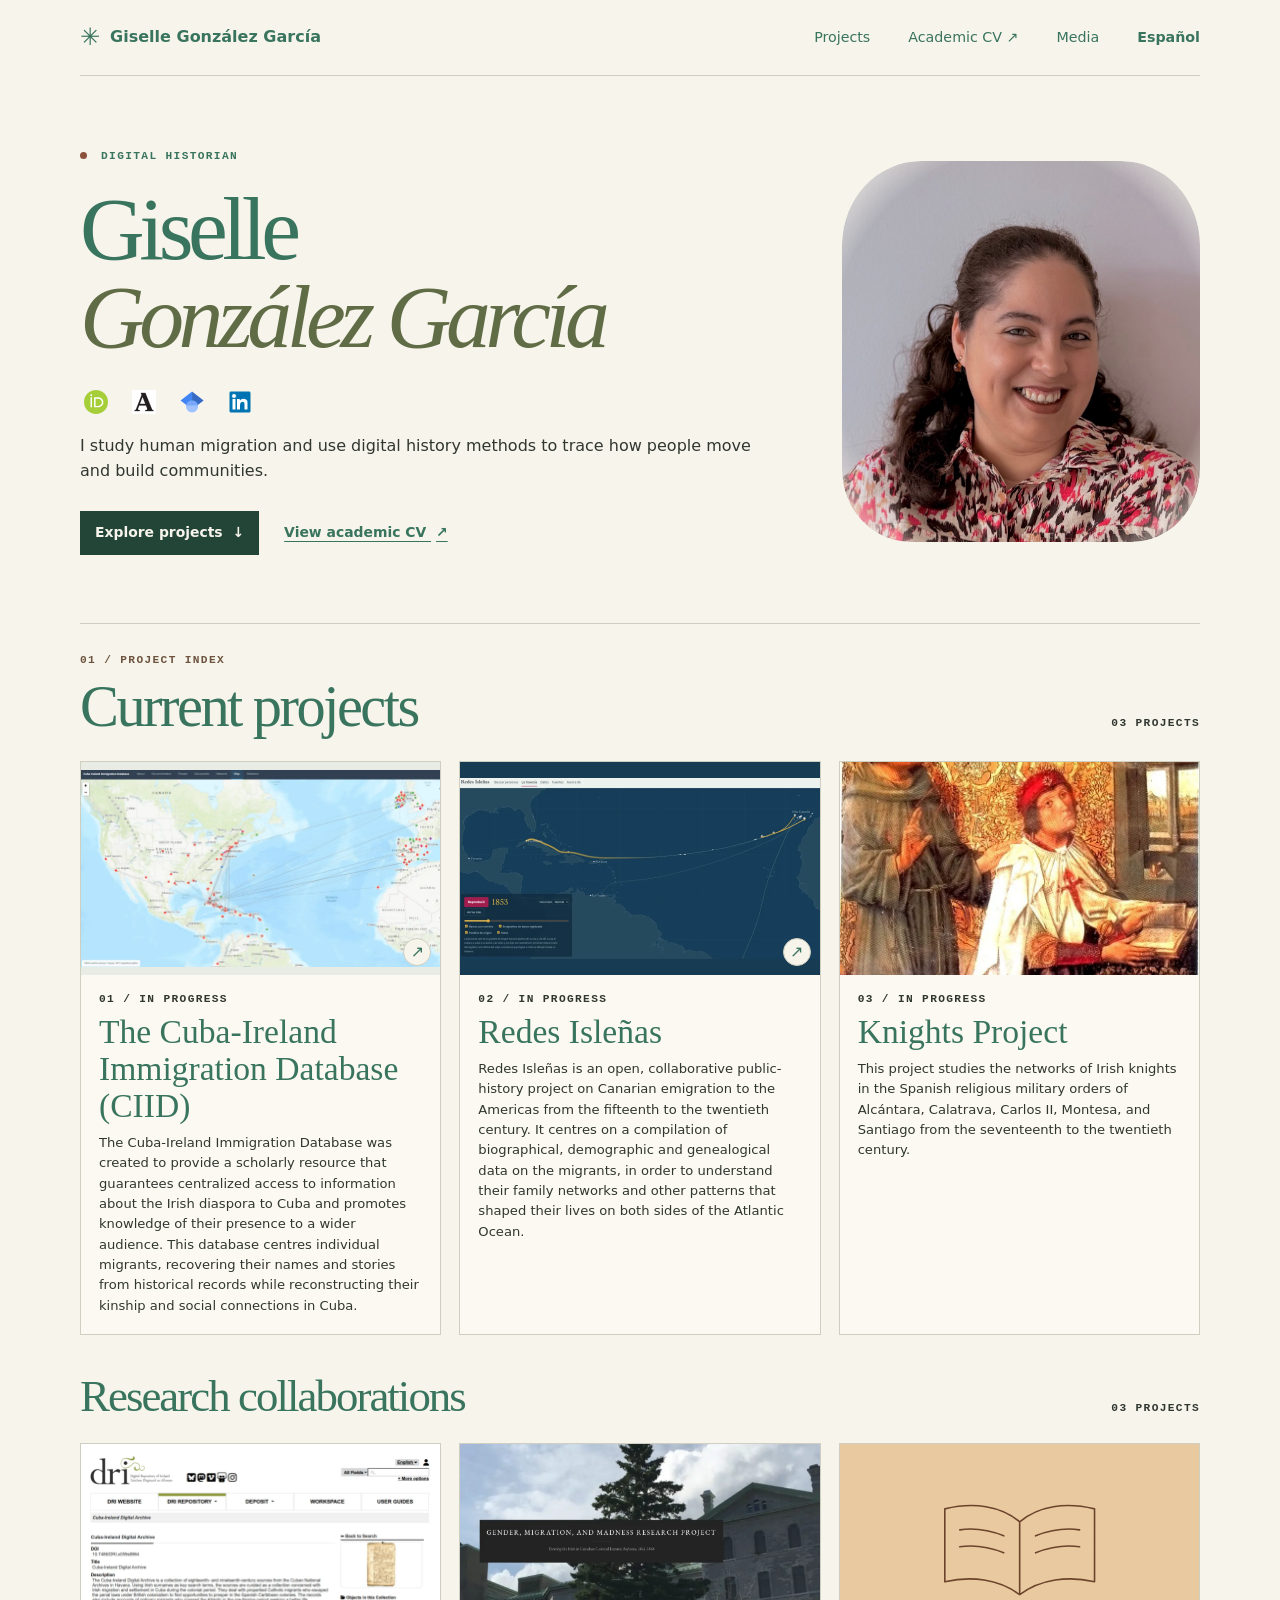
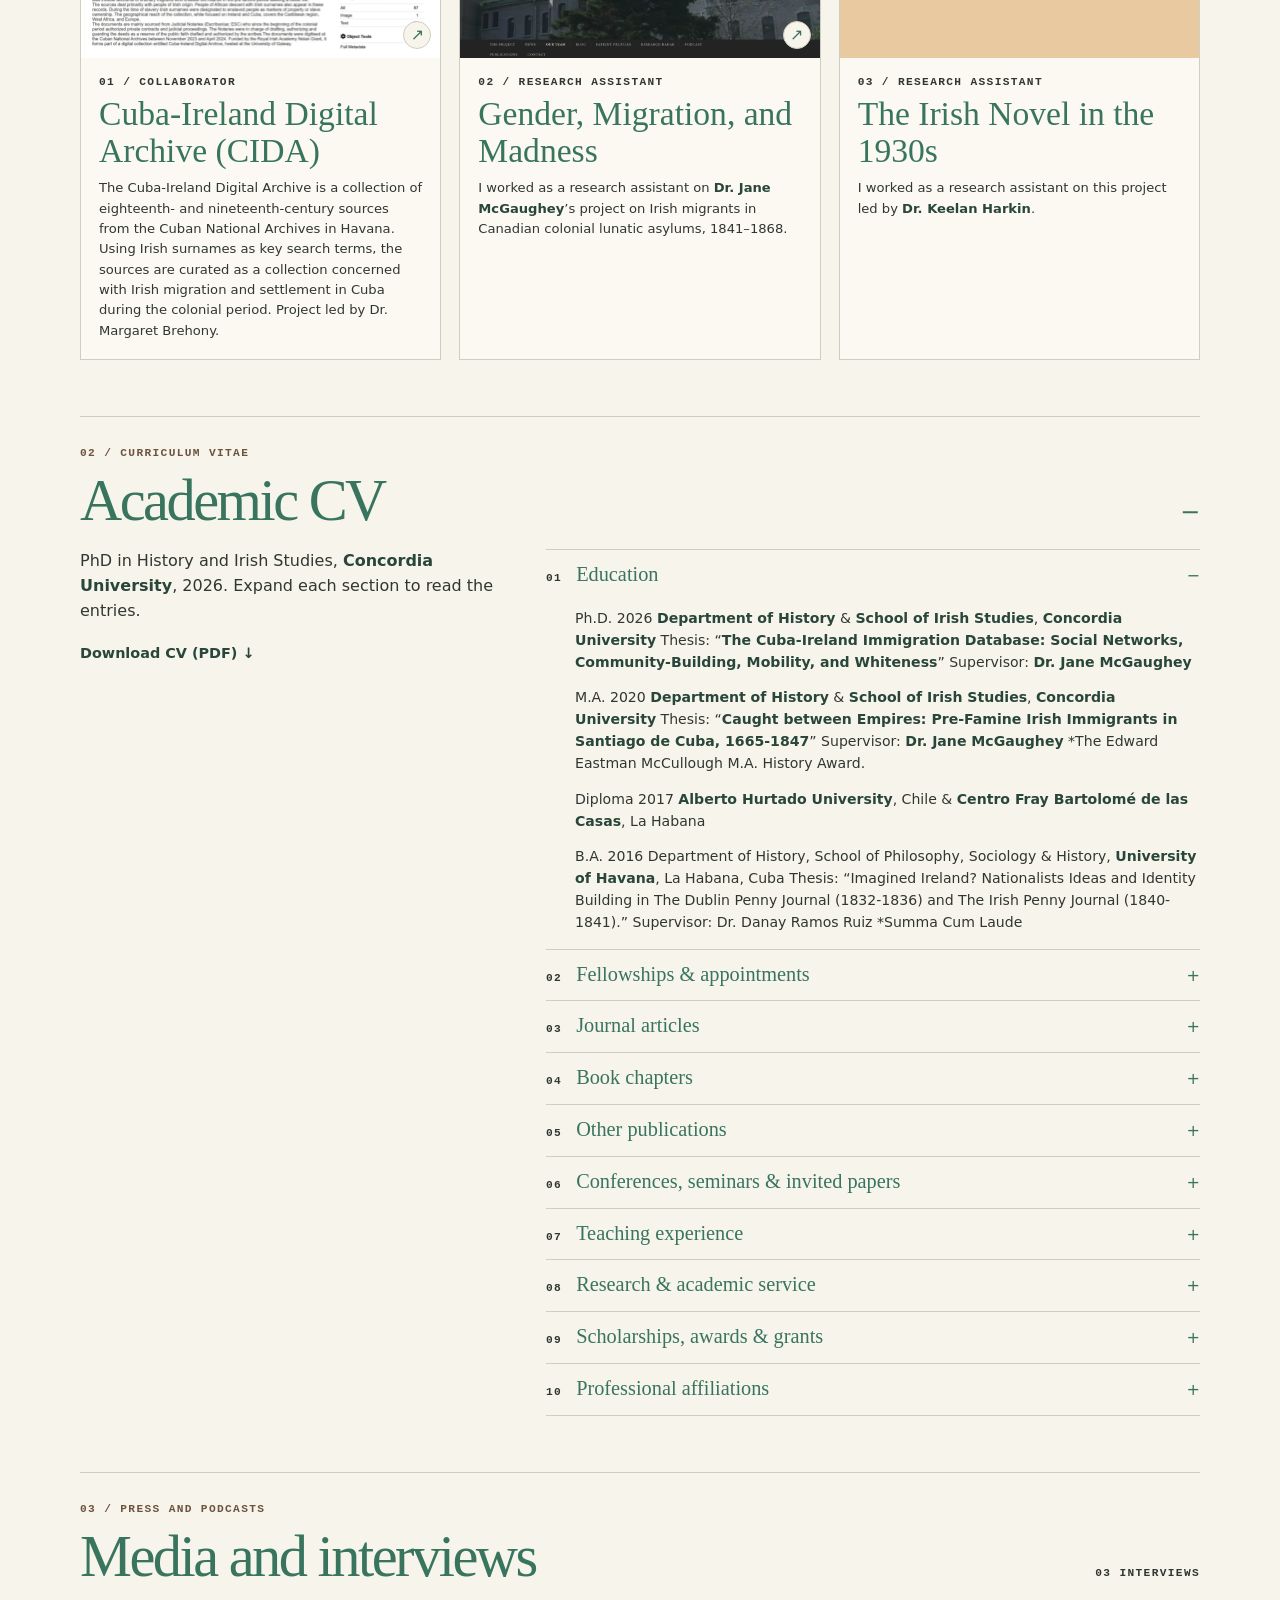
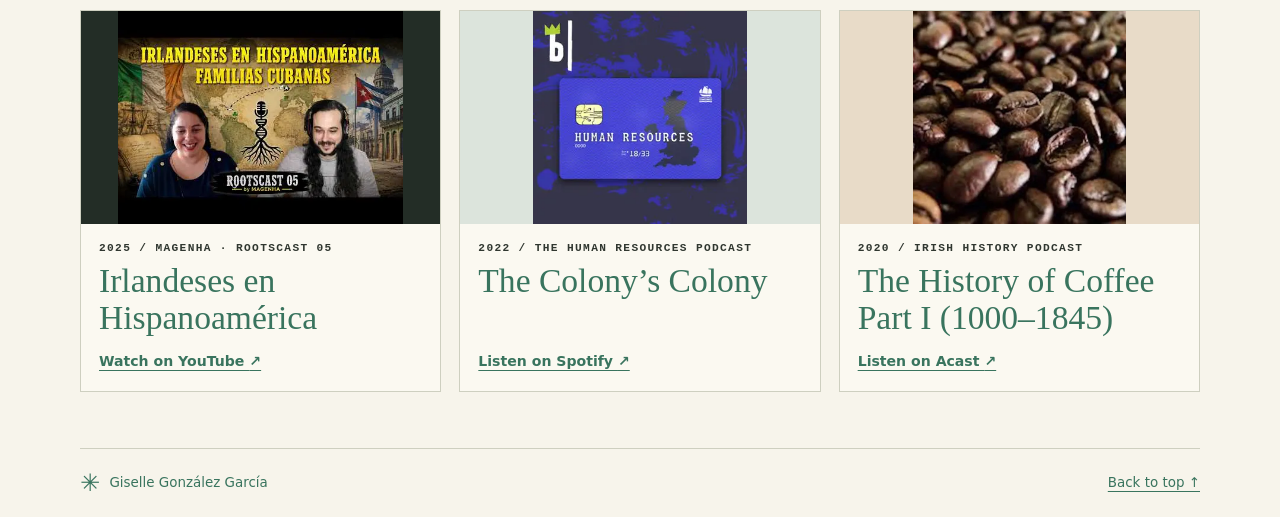
==== index.html @ 999a3d58 "Add files via upload" ====
<!doctype html>
<html lang="en">
<head>
  <meta charset="utf-8">
  <meta name="viewport" content="width=device-width, initial-scale=1">
  <meta name="description" content="Academic CV and current projects of Giselle González García, digital historian studying human migration.">
  <title>Giselle González García | Academic CV &amp; Projects</title>
  <link rel="stylesheet" href="style.css">
  <link rel="icon" href="favicon.svg" type="image/svg+xml">
  <link rel="alternate" hreflang="en" href="./">
  <link rel="alternate" hreflang="es" href="./es/">
</head>
<body>
<a class="skip" href="#main">Skip to content</a>
      <header class="wrap top" id="top">
        <a href="#top" class="wordmark"><span class="mark" aria-hidden="true">✳</span> Giselle González García</a>
        <nav aria-label="Main navigation"><a href="#projects">Projects</a><a href="#academic-cv">Academic CV <span aria-hidden="true">↗</span></a><a href="#media">Media</a><a class="language-link" href="./es/" lang="es" hreflang="es">Español</a></nav>
      </header>
      <main id="main" class="wrap">
        <section class="intro" aria-labelledby="intro-title">
          <p class="eyebrow"><span class="dot" aria-hidden="true"></span> Digital Historian</p>
          <h1 id="intro-title">Giselle<br> <em>González García</em></h1>
          <ul class="profile-links" aria-label="Academic profiles">
            <li><a href="https://orcid.org/0009-0008-2707-5420" rel="me" aria-label="ORCID" title="ORCID"><img class="profile-icon" src="profile-orcid.svg" width="24" height="24" alt=""></a></li>
            <li><a href="https://concordia.academia.edu/GiselleGonz%C3%A1lezGarc%C3%ADa" rel="me" aria-label="Academia.edu" title="Academia.edu"><img class="profile-icon" src="profile-academia.png" width="24" height="24" alt=""></a></li>
            <li><a href="https://scholar.google.com/citations?user=Ly8Z2m0AAAAJ&amp;hl=en&amp;oi=ao" rel="me" aria-label="Google Scholar" title="Google Scholar"><img class="profile-icon" src="profile-scholar.png" width="24" height="24" alt=""></a></li>
            <li><a href="https://www.linkedin.com/in/giselle-gonzalez-garcia-342538181/" rel="me" aria-label="LinkedIn" title="LinkedIn"><img class="profile-icon" src="profile-linkedin.png" width="24" height="24" alt=""></a></li>
          </ul>
          <p class="intro-copy">I study human migration and use digital history methods to trace how people move and build communities.</p>
          <div class="actions"><a class="primary" href="#projects">Explore projects <span aria-hidden="true">↓</span></a><a href="#academic-cv">View academic CV <span aria-hidden="true">↗</span></a></div>
          <img class="portrait" src="portrait.jpg" width="1280" height="1062" alt="Portrait of Giselle González García">
        </section>
        <section id="projects" class="section" aria-labelledby="projects-title">
          <p class="eyebrow section-label">01 / Project index</p>
          <div class="section-heading"><h2 id="projects-title">Current projects</h2><span class="counter">03 PROJECTS</span></div>
          <div class="project-grid">
            <article id="ciid" class="project">
  <a class="project-thumb" href="https://gisellegonzalezgarcia.github.io/ciid/" aria-label="Open project: The Cuba-Ireland Immigration Database (CIID)"><img class="art project-image" src="ciid.webp" width="1440" height="793" alt="CIID map with migration routes across the Atlantic" loading="lazy" decoding="async"><span aria-hidden="true">↗</span></a>
  <div class="project-info"><p class="eyebrow">01 / In progress</p><h3>The Cuba-Ireland Immigration Database (CIID)</h3><p class="pending">The Cuba-Ireland Immigration Database was created to provide a scholarly resource that guarantees centralized access to information about the Irish diaspora to Cuba and promotes knowledge of their presence to a wider audience. This database centres individual migrants, recovering their names and stories from historical records while reconstructing their kinship and social connections in Cuba.</p></div>
</article>
<article id="redes-islenas" class="project">
  <a class="project-thumb" href="https://gisellegonzalezgarcia.github.io/redes_islenas/" aria-label="Open project: Redes Isleñas"><img class="art project-image" src="redes-islenas.webp" width="1440" height="724" alt="Redes Isleñas map tracing a route from the Canary Islands to Havana" loading="lazy" decoding="async"><span aria-hidden="true">↗</span></a>
  <div class="project-info"><p class="eyebrow">02 / In progress</p><h3>Redes Isleñas</h3><p class="pending">Redes Isleñas is an open, collaborative public-history project on Canarian emigration to the Americas from the fifteenth to the twentieth century. It centres on a compilation of biographical, demographic and genealogical data on the migrants, in order to understand their family networks and other patterns that shaped their lives on both sides of the Atlantic Ocean.</p></div>
</article>
<article id="knights-projects" class="project">
  <img class="art project-image" src="knights-projects.webp" width="732" height="1089" alt="Painting of Álvaro de Luna kneeling beside an open book" loading="lazy" decoding="async">
  <div class="project-info"><p class="eyebrow">03 / In progress</p><h3>Knights Project</h3><p class="pending">This project studies the networks of Irish knights in the Spanish religious military orders of Alcántara, Calatrava, Carlos II, Montesa, and Santiago from the seventeenth to the twentieth century.</p></div>
</article>
          </div>
          <section class="collaborations" aria-labelledby="collaborations-title">
            <div class="section-heading"><h2 id="collaborations-title">Research collaborations</h2><span class="counter">03 PROJECTS</span></div>
            <div class="project-grid">
              <article id="cida" class="project">
                <a class="project-thumb" href="https://exhibitions.library.universityofgalway.ie/s/cuba-ireland" aria-label="Open project: Cuba-Ireland Digital Archive (CIDA)"><img class="art project-image" src="cida.webp" width="1440" height="796" alt="Cuba-Ireland Digital Archive collection page in the Digital Repository of Ireland" loading="lazy" decoding="async"><span aria-hidden="true">↗</span></a>
                <div class="project-info">
                  <p class="eyebrow">01 / Collaborator</p>
                  <h3>Cuba-Ireland Digital Archive (CIDA)</h3>
                  <p class="pending">The Cuba-Ireland Digital Archive is a collection of eighteenth- and nineteenth-century sources from the Cuban National Archives in Havana. Using Irish surnames as key search terms, the sources are curated as a collection concerned with Irish migration and settlement in Cuba during the colonial period. Project led by Dr. Margaret Brehony.</p>
                </div>
              </article>
              <article id="gender-migration-madness" class="project">
                <a class="project-thumb" href="https://gendermigrationandmadness.ca/" aria-label="Open project: Gender, Migration, and Madness"><img class="art project-image" src="gender-migration-madness.webp" width="1440" height="674" alt="Gender, Migration, and Madness project homepage with a photograph of a stone building" loading="lazy" decoding="async"><span aria-hidden="true">↗</span></a>
                <div class="project-info">
                  <p class="eyebrow">02 / Research assistant</p>
                  <h3>Gender, Migration, and Madness</h3>
                  <p class="pending">I worked as a research assistant on <a href="https://www.concordia.ca/faculty/jane-mcgaughey.html">Dr. Jane McGaughey</a>’s project on Irish migrants in Canadian colonial lunatic asylums, 1841–1868.</p>
                </div>
              </article>
              <article id="irish-novel" class="project">
                <svg class="art knight" viewBox="0 0 360 214" aria-hidden="true"><g fill="none" stroke="currentColor" stroke-width="1.6" stroke-linecap="round" stroke-linejoin="round"><path d="M180 151c-21-16-49-19-75-13V65c29-7 56-3 75 13 19-16 46-20 75-13v73c-26-6-54-3-75 13zm0 0V78m-60 8c14-2 29 0 44 6m-44 11c14-2 29 0 44 6m32-17c15-6 30-8 44-6m-44 23c15-6 30-8 44-6"/></g></svg>
                <div class="project-info">
                  <p class="eyebrow">03 / Research assistant</p>
                  <h3>The Irish Novel in the 1930s</h3>
                  <p class="pending">I worked as a research assistant on this project led by <a href="https://www.concordia.ca/faculty/keelan-harkin.html">Dr. Keelan Harkin</a>.</p>
                </div>
              </article>
            </div>
          </section>
        </section>
        <section id="academic-cv" class="section cv" aria-labelledby="cv-title">
          <details open>
            <summary class="cv-toggle">
              <h2 id="cv-title"><span class="eyebrow section-label">02 / Curriculum vitae</span>Academic CV</h2>
            </summary>
            <div class="cv-content">
          <div><p>PhD in History and Irish Studies, <a href="https://www.concordia.ca/">Concordia University</a>, 2026. Expand each section to read the entries.</p><a class="cv-download" href="giselle-gonzalez-garcia-cv.pdf" download>Download CV (PDF) <span aria-hidden="true">↓</span></a></div>
          <ol class="cv-list">
<li><details open><summary><span class="eyebrow">01</span><span class="cv-label">Education</span></summary>
<ul class="cv-entries"><li>Ph.D. 2026 <a href="https://www.concordia.ca/artsci/history.html">Department of History</a> &amp; <a href="https://www.concordia.ca/artsci/irish-studies.html">School of Irish Studies</a>, <a href="https://www.concordia.ca/">Concordia University</a> Thesis: “<a href="https://spectrum.library.concordia.ca/id/eprint/997464/">The Cuba-Ireland Immigration Database: Social Networks, Community-Building, Mobility, and Whiteness</a>” Supervisor: <a href="https://www.concordia.ca/faculty/jane-mcgaughey.html">Dr. Jane McGaughey</a></li>
<li>M.A. 2020 <a href="https://www.concordia.ca/artsci/history.html">Department of History</a> &amp; <a href="https://www.concordia.ca/artsci/irish-studies.html">School of Irish Studies</a>, <a href="https://www.concordia.ca/">Concordia University</a> Thesis: “<a href="https://spectrum.library.concordia.ca/id/eprint/987224/">Caught between Empires: Pre-Famine Irish Immigrants in Santiago de Cuba, 1665-1847</a>” Supervisor: <a href="https://www.concordia.ca/faculty/jane-mcgaughey.html">Dr. Jane McGaughey</a> *The Edward Eastman McCullough M.A. History Award.</li>
<li>Diploma 2017 <a href="https://www.uahurtado.cl/">Alberto Hurtado University</a>, Chile &amp; <a href="https://bartolo.org/">Centro Fray Bartolomé de las Casas</a>, La Habana</li>
<li>B.A. 2016 Department of History, School of Philosophy, Sociology &amp; History, <a href="https://www.uh.cu/inicio/">University of Havana</a>, La Habana, Cuba Thesis: “Imagined Ireland? Nationalists Ideas and Identity Building in The Dublin Penny Journal (1832-1836) and The Irish Penny Journal (1840-1841).” Supervisor: Dr. Danay Ramos Ruiz *Summa Cum Laude</li></ul></details></li>
<li><details><summary><span class="eyebrow">02</span><span class="cv-label">Fellowships &amp; appointments</span></summary>
<ul class="cv-entries"><li>2020-2026 Fellowship in Irish Studies, <a href="https://www.concordia.ca/artsci/irish-studies.html">School of Irish Studies</a>, <a href="https://www.concordia.ca/">Concordia University</a></li>
<li>2024-2025 Scholar in Residence, <a href="https://storytelling.concordia.ca/">Centre for Oral History and Digital Storytelling</a>, <a href="https://www.concordia.ca/">Concordia University</a></li></ul></details></li>
<li><details><summary><span class="eyebrow">03</span><span class="cv-label">Journal articles</span></summary>
<ul class="cv-entries"><li>2026 “<a href="https://doi.org/10.35903/teanga.v13i.11913">Don Santiago ‘a Catholic from conviction and an Old Bachelor from necessity’: A historical sociolinguistic analysis of James J. Wright’s letters</a>,” in Teanga: The Journal of the Irish Association for Applied Linguistics, Vol.13 (2026): Special Issue 13: More Papers on Irish English: 40 Years on. Co-authored with Nancy Eloína Ávila-Ledesma.</li>
<li>2024 “<a href="https://zenodo.org/records/15350110">Irish Immigrants in Colonial Port Cities of Cuba</a>” in Journal of American Ethnic History, Vol. 44, No.1 (Fall 2024): 111-134. Co-authored with Margaret Brehony.</li>
<li>2020 “<a href="https://irlandeses.org/wp-content/uploads/2020/10/chapter-2-giselle-gonzalez-garcia.pdf">Irish Hunger Strikers Monument in Havana, Cuba: Public and Private Commemorations</a>,” <a href="https://irlandeses.org/journal-2/">The Irish Migration Studies in Latin America Journal</a>, Vol.9 no.3 (2020): 15-22.</li></ul></details></li>
<li><details><summary><span class="eyebrow">04</span><span class="cv-label">Book chapters</span></summary>
<ul class="cv-entries"><li>2023 “<a href="https://link.springer.com/chapter/10.1007/978-3-031-29529-4_3">Coffee Plantations and Irish Migration to Santiago de Cuba: A Historical Case Study of Radical Environmental Transformation</a>” in Walker, T., McGaughey, J., Machnik-Kekesi, G., Kelly, V. (eds) <a href="https://link.springer.com/book/10.1007/978-3-031-29529-4">Environmental Migration in the Face of Emerging Risks</a>. (2023) Palgrave Macmillan, Cham.</li>
<li>2019 “Dying in Havana: Microhistoy of Irish Immigrants buried in the General Cemetery, 1859-1862,” <a href="https://irlandeses.org/1872651-2/">Ireland &amp; Cuba: Entangled Histories / Irlanda y Cuba: Historias Entretejidas</a> (La Habana: Ediciones Boloña, 2019). ISBN: 978-959-294-207-3.</li>
<li>2019 “Morir en La Habana: Microhistoria de los inmigrantes irlandeses enterrados en el Cementerio General, 1859-1862,” <a href="https://irlandeses.org/1872651-2/">Ireland &amp; Cuba: Entangled Histories / Irlanda y Cuba: Historias Entretejidas</a> (La Habana: Ediciones Boloña, 2019). ISBN: 978-959-294-207-3.</li>
<li>2019 “Presencia irlandesa en Guanabacoa durante el siglo XIX.” Coloquios Presencias Europeas en Cuba: Memorias 2017-2018. (La Habana: Ediciones Boloña, 2019).</li></ul></details></li>
<li><details><summary><span class="eyebrow">05</span><span class="cv-label">Other publications</span></summary>
<ul class="cv-entries"><li>2024 “Archaeological Remains of Irish Coffee Plantations: A history of pre-Famine Irish migration to Cuba” in Archaeology Ireland.</li>
<li>2023 “<a href="https://ceur-ws.org/Vol-3558/paper6960.pdf">If the Sources Could Talk: Evaluating Large Language Models for Research Assistance in History</a>” in <a href="https://ceur-ws.org/Vol-3558/">CHR 2023: Computational Humanities Research Conference Proceedings</a>.</li>
<li>2020 “<a href="https://www.academia.edu/51163205/_Review_Paper_La_Experiencia_Invisible_Immigrantes_Irlandeses_en_el_Per%C3%BA_by_Gabriela_McEvoy">La Experiencia Invisible: Inmigrantes Irlandeses en el Perú by Gabriela McEvoy</a>” (Book Review), The Canadian Journal of Irish Studies, Vol. 43 (2020), pp. 256-258.</li>
<li>2014-2016 Official Contributor to the Digital Encyclopedia of the Caribbean, EnCaribe.org</li></ul></details></li>
<li><details><summary><span class="eyebrow">06</span><span class="cv-label">Conferences, seminars &amp; invited papers</span></summary>
<ul class="cv-entries"><li>2026 March @ <a href="https://www.cubangenclub.org/">Cuban Genealogy Club of Miami</a>: Designed and Led the Workshop on Application of Artificial Intelligence in Genealogical Research</li>
<li>2025 June @ <a href="https://www.utoronto.ca/">University of Toronto</a> &amp; <a href="https://www.yorku.ca/">York University</a>: <a href="https://cais2025.ca/program/">Ceist na Teangan i Léann na hÉireann - The Language Issue in Irish Studies</a>, Special Panel organized by Dean Farrell</li>
<li>2025 June @ <a href="https://www.utoronto.ca/">University of Toronto</a> &amp; <a href="https://www.yorku.ca/">York University</a>: “<a href="https://cais2025.ca/program/">A Digital History of the Irish in Cuba: Recruitment Schemes, Restrictions of Mobility, and &#x27;Free&#x27; Labour, 1818-1868</a>” Paper presented at the Conference of the <a href="https://www.canadianirishstudies.org/">Canadian Association for Irish Studies</a>.</li>
<li>2025 April @ <a href="https://www.georgetown.edu/">Georgetown University</a>: Special Panel on Ireland &amp; Atlantic Slavery. Organized by Professor Darragh Gannon, Director of the <a href="https://globalirish.georgetown.edu/">Global Irish Studies Initiative</a>, &amp; the Center for the Study of Slavery. Guest Panelist on “<a href="https://globalirish.georgetown.edu/ireland-and-atlantic-slavery-symposium/">The Black and Green Atlantic (New Voices Workshop)</a>”</li>
<li>2024 November @ <a href="https://www.cubangenclub.org/">Cuban Genealogy Club of Miami</a>: <a href="https://exhibitions.library.universityofgalway.ie/s/cuba-ireland">Cuba-Ireland Digital Archive</a> Presentation</li>
<li>2024 June @ <a href="https://www.universityofgalway.ie/">University of Galway</a>, Galway, Ireland: “‘...they have brought nothing but their labour...’: Irish Migrant Workers in Havana, Cuba, 1818-1845.” Paper presented at the <a href="https://www.universityofgalway.ie/media/collegeofartssocialsciencescelticstudies/schools/irishstudies/GCIS-CAIS-Conference-Timetable.pdf">Conference of the Canadian Association for Irish Studies</a>.</li>
<li>2024 May @ <a href="https://www.unex.es/">Universidad de Extremadura</a>, Cáceres, Spain: “Don Santiago ‘a Catholic from conviction and an Old Bachelor from necessity’: A historical sociolinguistic analysis of James J. Wright’s letters”. Paper presented at the Conference on New Perspectives on Irish English, co-authored and co-presented with Nancy Eloína Ávila-Ledesma</li>
<li>2024 March @ <a href="https://www.concordia.ca/">Concordia University</a>: Lecture on Irish Immigration to the Caribbean</li>
<li>2023 June @ <a href="https://www.uottawa.ca/en">University of Ottawa</a>, Canada: “Coffee Plantations and Irish Migration to Santiago de Cuba: A Historical Case Study of Radical Environmental Transformation” Paper presented at the Conference of the <a href="https://www.canadianirishstudies.org/">Canadian Association for Irish Studies</a>.</li>
<li>2023 @ <a href="https://www.dublincastle.ie/">Dublin Castle</a>: “<a href="https://youtu.be/YoqyIlace4M">Archaeological Remains of Irish Coffee Plantations: A history of pre-Famine Irish migration to Cuba</a>,” Paper presented at <a href="https://www.archaeology.ie/collections-and-publications/multimedia-resources/conferences/2023-imirce/">Imirce, the Annual Conference of the Ireland National Monument Service</a>.</li>
<li>2022 June @ Online: “Irish Migration Studies &amp; Digital History Methods: The <a href="https://gendermigrationandmadness.ca/">Gender, Migration, and Madness</a> Project as a Case Study” Paper presented at the Conference of the <a href="https://www.canadianirishstudies.org/">Canadian Association for Irish Studies</a>.</li>
<li>2021 June @ Online: “So much more than ‘wives and daughters’”: Uncovering Irish Women in Nineteenth-Century Havana.” Paper presented at the Conference of the <a href="https://www.canadianirishstudies.org/">Canadian Association for Irish Studies</a>.</li>
<li>2021 February @ Douglass Week – Panel including Dr. Margaret Brehony, Gera Burton, Dr. Kerby Miller, and Giselle González García on <a href="https://www.youtube.com/live/6X_QAjyRHiw">Slavery, Abolition and Empire: Ireland and Cuba</a>.</li>
<li>2021 February @ <a href="https://www.concordia.ca/">Concordia University</a>: Lecture on Irish Immigration to Cuba</li>
<li>2020 May @ CASA: Consortium for Advanced Studies Abroad, “The Irish in Cuba,” Guest Lecturer.</li>
<li>2020 February @ Palacio del Segundo Cabo, Colegio San Gerónimo, <a href="https://www.uh.cu/inicio/">University of Havana</a>: “‘Café hecho con sangre’: James J. Wright, de cuáquero irlandés a católico esclavista en Cuba, 1790s a 1840s.” Paper presented at the Simposio Internacional “Irlanda y Cuba: Historias Entretejidas”.</li>
<li>2019 June @ <a href="https://www.concordia.ca/">Concordia University</a>: “A Transnational Life: Campbell Faloon, from Ireland to Berbice and Cuba” Paper presented at the Conference of the <a href="https://www.canadianirishstudies.org/">Canadian Association for Irish Studies</a>.</li>
<li>2019 April @ <a href="https://www.ucc.ie/en/">University College Cork</a> &amp; <a href="https://www.tcd.ie/">Trinity College Dublin</a>: “Establishing and Irish Studies Field in Cuba: Potential, Challenges, and Needs” Paper presented at the VII Biannual Conference of the <a href="https://irlandeses.org/">Society for Irish Studies in Latin America</a> &amp; Member of Organizing Committee.</li>
<li>2017 December @ <a href="https://www.uh.cu/inicio/">University of Havana</a>: “Brexit e Irlanda: un 2017 de negociaciones” Paper presented at the I Conferencia de Estudios Europeos.</li>
<li>2017 November @ Colegio San Gerónimo, <a href="https://www.uh.cu/inicio/">University of Havana</a>: II Free Software Conference, CubaConf 2017</li>
<li>2017 May @ <a href="https://www.uh.cu/inicio/">University of Havana</a>, Jean Monnet Chair &amp; ADHILAC: “Irlanda y el Brexit: entre los daños colaterales y la reunificación” Paper presented at Encuentro Problemas del Mundo Contemporáneo Pablo Arco in Memoriam.</li>
<li>2017 June @ Museo Histórico Municipal de Guanabacoa: “Presencia Irlandesa en Guanabacoa durante el siglo XIX” (in co-authorship with Claudia Alemañy Castilla). Paper presented at the XV Coloquio Guanabacoa en la Historia. This paper won the prestigious Cayetano Núñez de Villavicencio Award given by the Historical Museum of Guanabacoa to the Best Historical Period in a Local History Research Project.</li>
<li>2017 April @ Palacio del Segundo Cabo, Colegio San Gerónimo, <a href="https://www.uh.cu/inicio/">University of Havana</a>: “Presencia Irlandesa en Guanabacoa durante el siglo XIX” (in co-authorship with Claudia Alemañy Castilla). Paper presented at I Coloquio de Presencias Europeas en Cuba.</li>
<li>2017 February @ <a href="https://www.ucc.ie/en/">University College Cork</a> &amp; Palacio del Segundo Cabo, Colegio San Gerónimo, <a href="https://www.uh.cu/inicio/">University of Havana</a>: “¿Un enclave irlandés en Guanabacoa durante el siglo XIX? Una Agenda para la Investigación” (in co-authorship with Claudia Alemañy Castilla). Paper presented at the VI Biannual Conference of the <a href="https://irlandeses.org/">Society for Irish Studies in Latin America</a> &amp; Member of Organizing Committee.</li></ul></details></li>
<li><details><summary><span class="eyebrow">07</span><span class="cv-label">Teaching experience</span></summary>
<ul class="cv-entries"><li>2024-2025 Teaching Assistant, <a href="https://www.concordia.ca/artsci/history.html">Department of History</a>, <a href="https://www.concordia.ca/">Concordia University</a></li>
<li>2018-2019 Teaching Assistant, <a href="https://www.concordia.ca/artsci/history.html">Department of History</a>, <a href="https://www.concordia.ca/">Concordia University</a></li>
<li>2016-2018 Assistant Professor in Training, Department of History, <a href="https://www.uh.cu/inicio/">University of Havana</a></li></ul></details></li>
<li><details><summary><span class="eyebrow">08</span><span class="cv-label">Research &amp; academic service</span></summary>
<ul class="cv-entries"><li>2019-2025 Research Assistant, <a href="https://www.concordia.ca/artsci/irish-studies.html">School of Irish Studies</a>, <a href="https://www.concordia.ca/">Concordia University</a> Projects: * The <a href="https://exhibitions.library.universityofgalway.ie/s/cuba-ireland">Cuba-Ireland Digital Archive</a>, Directed by Dr. Margaret Brehony * <a href="https://gendermigrationandmadness.ca/">Gender, Migration, and Madness</a>, Directed by <a href="https://www.concordia.ca/faculty/jane-mcgaughey.html">Dr. Jane McGaughey</a> * The Irish Novel in the 1930s, Directed by <a href="https://www.concordia.ca/faculty/keelan-harkin.html">Dr. Keelan Harkin</a></li>
<li>2019 Volunteer at the Conference of the <a href="https://oralhistory.org/">Oral History Association</a></li>
<li>2019 Member of Organizing Committee of the Graduate Student Conference “History in the Making,” <a href="https://www.concordia.ca/">Concordia University</a></li>
<li>2019 Member of Organizing Committee of the Graduate Student Conference, North American Conference in Irish Studies, <a href="https://www.concordia.ca/artsci/irish-studies.html">School of Irish Studies</a>, <a href="https://www.concordia.ca/">Concordia University</a></li>
<li>2019 Member of Organizing Committee of the 7th Biannual Conference of the <a href="https://irlandeses.org/">Society for Irish Latin American Studies</a></li>
<li>2017 Member of Organizing Committee of the 6th Biannual Conference of the <a href="https://irlandeses.org/">Society for Irish Latin American Studies</a></li></ul></details></li>
<li><details><summary><span class="eyebrow">09</span><span class="cv-label">Scholarships, awards &amp; grants</span></summary>
<ul class="cv-entries"><li>2026 <a href="https://www.concordia.ca/artsci/irish-studies/programs/financial-support/graduate-funding.html">Irish Studies Graduate Scholarship</a></li>
<li>2025 <a href="https://www.concordia.ca/artsci/irish-studies/programs/financial-support/graduate-funding.html">Irish Studies Graduate Scholarship</a></li>
<li>2025 Faculty of Arts and Science Graduate Student Conference Travel Award</li>
<li>2025 <a href="https://www.concordia.ca/">Concordia University</a> Graduate Doctoral Fellowship</li>
<li>2024 <a href="https://www.concordia.ca/artsci/irish-studies/programs/financial-support/graduate-funding.html">Irish Studies Graduate Scholarship</a></li>
<li>2024 <a href="https://www.concordia.ca/">Concordia University</a> Graduate Doctoral Fellowship</li>
<li>2023 <a href="https://www.concordia.ca/artsci/irish-studies/programs/financial-support/graduate-funding.html">Irish Studies Graduate Scholarship</a></li>
<li>2023 <a href="https://www.concordia.ca/">Concordia University</a> Graduate Doctoral Fellowship</li>
<li>2022 <a href="https://www.concordia.ca/artsci/irish-studies/programs/financial-support/graduate-funding.html">Irish Studies Graduate Scholarship</a></li>
<li>2022 <a href="https://www.concordia.ca/">Concordia University</a> Graduate Doctoral Fellowship</li>
<li>2021 Dagobert Broh Graduate Research Stipend</li>
<li>2021 <a href="https://www.concordia.ca/artsci/irish-studies/programs/financial-support/graduate-funding.html">Irish Studies Graduate Scholarship</a></li>
<li>2021 <a href="https://www.concordia.ca/">Concordia University</a> Graduate Doctoral Fellowship</li>
<li>2021 <a href="https://www.concordia.ca/">Concordia University</a> Tuition Award of Excellence</li>
<li>2020 Concordia Merit Scholarship</li>
<li>2020 <a href="https://www.concordia.ca/artsci/irish-studies/programs/financial-support/graduate-funding.html">Irish Studies Graduate Scholarship</a></li>
<li>2020 Steven Goldberg Entrance Bursary</li>
<li>2020 Concordia Graduate Fellowship in Global History</li>
<li>2019 Concordia Conference and Exposition Allowance</li>
<li>2019 Faculty of Arts and Science Conference Travel Support</li>
<li>2019 Steven Goldberg Entrance Bursary</li>
<li>2019 <a href="https://www.concordia.ca/artsci/irish-studies/programs/financial-support/graduate-funding.html">Irish Studies Graduate Scholarship</a></li>
<li>2019 Concordia Merit Scholarship</li>
<li>2019 <a href="https://www.mitacs.ca/fr-ca/nos-projets/uncovering-cuban-irish-historical-links/">MITACS Globalink Research Award</a></li>
<li>2018 Graduate Fellowship in Irish Studies</li>
<li>2018 <a href="https://www.concordia.ca/">Concordia University</a> Merit Scholarship</li>
<li>2017 Premio Cayetano Núñez de Villavicencio</li></ul></details></li>
<li><details><summary><span class="eyebrow">10</span><span class="cv-label">Professional affiliations</span></summary>
<ul class="cv-entries"><li>2017-present : <a href="https://irlandeses.org/">Society for Irish Latin American Studies</a> (SILAS) – Executive Committee</li>
<li>2019-present : <a href="https://www.canadianirishstudies.org/">Canadian Association for Irish Studies</a> (CAIS)</li></ul></details></li>
</ol>
            </div>
          </details>
        </section>
        <section id="media" class="section" aria-labelledby="media-title">
          <p class="eyebrow section-label">03 / Press and podcasts</p>
          <div class="section-heading"><h2 id="media-title">Media and interviews</h2><span class="counter">03 INTERVIEWS</span></div>
          <div class="project-grid">
              <article id="interview-rootscast" class="project media-card">
                <img class="art media-cover" src="media-rootscast.webp" width="480" height="360" alt="" loading="lazy" decoding="async">
                <div class="project-info">
                  <p class="eyebrow">2025 / MAGENHA · Rootscast 05</p>
                  <h3>Irlandeses en Hispanoamérica</h3>
                  <a class="media-link" href="https://www.youtube.com/watch?v=1zs6sCAT3gs" aria-label="Watch on YouTube: Irlandeses en Hispanoamérica">Watch on YouTube <span aria-hidden="true">↗</span></a>
                </div>
              </article>
              <article id="interview-colony" class="project media-card">
                <img class="art media-cover" src="media-colony.webp" width="300" height="300" alt="" loading="lazy" decoding="async">
                <div class="project-info">
                  <p class="eyebrow">2022 / The Human Resources Podcast</p>
                  <h3>The Colony’s Colony</h3>
                  <a class="media-link" href="https://open.spotify.com/episode/0nr0NdKWoaafaSC2yAtE8W" aria-label="Listen on Spotify: The Colony’s Colony">Listen on Spotify <span aria-hidden="true">↗</span></a>
                </div>
              </article>
              <article id="interview-coffee" class="project media-card">
                <img class="art media-cover" src="media-coffee.webp" width="630" height="630" alt="" loading="lazy" decoding="async">
                <div class="project-info">
                  <p class="eyebrow">2020 / Irish History Podcast</p>
                  <h3>The History of Coffee Part I (1000–1845)</h3>
                  <a class="media-link" href="https://shows.acast.com/irishhistory/episodes/anirishhistoryofcoffeeparti" aria-label="Listen on Acast: The History of Coffee Part I (1000–1845)">Listen on Acast <span aria-hidden="true">↗</span></a>
                </div>
              </article>
          </div>
        </section>
      </main>
      <footer class="wrap footer"><span><span class="mark" aria-hidden="true">✳</span> Giselle González García</span><a href="#top">Back to top ↑</a></footer>
</body>
</html>
---- style.css ----
:root { color-scheme: light; --paper: #f7f4eb; --ink: #39745e; --muted: #303730; --line: #cecfc0; --dark: #234538; }
* { box-sizing: border-box; }
html { scroll-behavior: smooth; }
body { margin: 0; background: var(--paper); color: var(--ink); font: 16px/1.55 system-ui, sans-serif; }
a { color: inherit; text-underline-offset: .28em; }
a:hover { text-decoration-thickness: 2px; }
a:focus-visible { outline: 2px solid #815333; outline-offset: 5px; }
.wrap { width: min(1120px, calc(100% - 96px)); margin-inline: auto; }
.top { min-height: 76px; display: flex; justify-content: space-between; align-items: center; gap: 16px; border-bottom: 1px solid var(--line); }
.wordmark, nav a { text-decoration: none; }
.wordmark { font-weight: 650; display: flex; align-items: center; gap: 10px; }
.mark { font-size: 24px; line-height: 1; vertical-align: middle; }
nav { display: flex; gap: clamp(14px, 3vw, 38px); font-size: .89rem; }
nav a:hover { text-decoration: underline; }
.skip { position: absolute; left: 10px; top: -100px; padding: 10px; background: var(--paper); z-index: 2; }
.skip:focus { top: 10px; }
.intro { position: relative; isolation: isolate; padding: 72px 0 68px; }
.eyebrow, .counter { margin: 0; font: 600 .7rem/1.5 ui-monospace, monospace; letter-spacing: .12em; text-transform: uppercase; }
.dot { display: inline-block; width: 7px; height: 7px; border-radius: 50%; background: #8a513b; margin-right: 6px; }
h1, h2, h3 { font-family: Georgia, serif; font-weight: 400; margin: 0; }
h1 { font-size: clamp(3.2rem, 7.2vw, 6.55rem); letter-spacing: -.061em; line-height: .98; margin-block: 20px 24px; }
h1 em { color: #606c45; }
.hero-art { position: absolute; right: 2%; top: 80px; width: min(27%, 265px); color: #627d6a; stroke: currentColor; stroke-width: .85; z-index: -1; }
.intro-copy, .cv p:not(.eyebrow) { color: var(--muted); margin: 0; }
.actions { margin-top: 27px; display: flex; align-items: center; flex-wrap: wrap; gap: 14px 25px; font-size: .87rem; font-weight: 600; }
.actions span { margin-left: 5px; }
.primary { background: var(--dark); color: var(--paper); padding: 11px 15px; text-decoration: none; }
.primary:hover { background: #375e4c; }
.section { padding: 28px 0 56px; border-top: 1px solid var(--line); scroll-margin-top: 22px; }
.section-label { color: #6d533e; margin-bottom: 8px; }
.section-heading { display: flex; align-items: baseline; justify-content: space-between; gap: 12px; margin-bottom: 23px; }
h2 { font-size: clamp(2.2rem, 4.8vw, 3.65rem); line-height: 1.05; letter-spacing: -.043em; }
.counter { color: var(--muted); white-space: nowrap; }
.project-grid { display: grid; grid-template-columns: repeat(3, 1fr); gap: 18px; }
.project { border: 1px solid var(--line); background: #fbf9f1; min-width: 0; }
.art { display: block; width: 100%; height: auto; }
.project-image { aspect-ratio: 360 / 214; object-fit: contain; background: #e9ece4; }
#redes-islenas .project-image { background: #163b53; }
#cida .project-image { background: #fff; }
#gender-migration-madness .project-image { object-fit: cover; object-position: 30% center; }
#knights-projects .project-image { object-fit: cover; object-position: center 39%; }
.orb { color: #dce8d8; background: #294b3f; }
.islands { color: #315c50; background: #c9dcd0; }
.knight { color: #6c432b; background: #e8c9a0; }
.project-info { padding: 16px 18px 18px; }
.project-info .eyebrow { color: var(--muted); }
.project h3 { font-size: clamp(1.5rem, 3vw, 2.1rem); line-height: 1.1; margin-top: 6px; }
.pending { font-size: .82rem; color: var(--muted); margin: 8px 0 0; }
.cv-content { display: grid; grid-template-columns: 2fr 3fr; gap: 30px; margin-top: 18px; }
.cv-toggle { display: flex; align-items: flex-end; justify-content: space-between; gap: 12px; cursor: pointer; list-style: none; }
.cv-toggle::-webkit-details-marker { display: none; }
.cv-toggle .section-label { display: block; }
.cv-toggle::after { content: '+'; font-size: 1.5rem; }
.cv > details[open] > .cv-toggle::after { content: '−'; }
.cv-toggle:hover h2 { color: #426453; }
.cv-toggle:focus-visible { outline: 2px solid #815333; outline-offset: 3px; }
.cv-list { list-style: none; padding: 0; margin: 0; }
.cv-list li { display: flex; align-items: baseline; gap: 18px; padding: 12px 0; border-bottom: 1px solid var(--line); }
.cv-list li:first-child { border-top: 1px solid var(--line); }
.cv-list h3 { font-size: 1.3rem; }
.cv-list span { color: var(--muted); }
.footer { border-top: 1px solid var(--line); display: flex; align-items: center; justify-content: space-between; gap: 14px; padding-block: 22px; font-size: .84rem; }
.footer .mark { margin-right: 5px; }
@media (max-width: 850px) { .hero-art { right: 0; top: 70px; width: 22%; opacity: .5; } }
@media (max-width: 660px) {
  .wrap { width: calc(100% - 36px); }
  .top { min-height: 66px; }
  .wordmark, nav { font-size: .79rem; }
  .wordmark { gap: 5px; }
  .intro { padding-block: 48px; }
  h1 { font-size: clamp(2.65rem, 10vw, 4rem); }
  .desktop, .hero-art { display: none; }
  .project-grid, .cv-content { grid-template-columns: 1fr; }
  .counter { font-size: .6rem; }
}
@media (prefers-reduced-motion: reduce) { html { scroll-behavior: auto; } }
.intro { display: grid; grid-template-columns: minmax(0, 1fr) minmax(220px, 32%); column-gap: clamp(28px, 5vw, 80px); }
.intro > :not(.portrait) { grid-column: 1; }
.intro h1 { font-size: clamp(2.9rem, 7vw, 6.35rem); }
.portrait { grid-area: 1 / 2 / 6 / 3; align-self: center; width: 100%; height: auto; aspect-ratio: 4 / 4.25; object-fit: cover; object-position: 53% center; border-radius: 22% 22% 19% 19%; mask-image: radial-gradient(ellipse farthest-corner, #000 75%, transparent 100%); }
.collaborations { margin-top: 38px; }
.collaborations h2 { font-size: clamp(1.85rem, 4vw, 2.8rem); }
.cv-list > li { display: block; padding: 0; }
.cv-list summary { display: flex; align-items: baseline; gap: 14px; padding: 12px 0; cursor: pointer; list-style: none; }
.cv-list summary::-webkit-details-marker { display: none; }
.cv-list summary::after { content: '+'; margin-left: auto; }
.cv-list details[open] > summary::after { content: '−'; }
.cv-list summary:hover .cv-label { text-decoration: underline; }
.cv-list summary:focus-visible { outline: 2px solid #815333; outline-offset: 3px; }
.cv-list .cv-label { font: 1.27rem/1.2 Georgia, serif; color: var(--ink); }
.cv-entries { padding: 0 0 8px 29px; list-style: none; }
.cv-list .cv-entries li { display: block; padding: 7px 0; border: 0; font-size: .88rem; color: var(--muted); }
@media (max-width: 700px) {
  .intro { grid-template-columns: 1fr; }
  .portrait { grid-area: auto; grid-column: 1; margin-top: 26px; width: min(100%, 330px); aspect-ratio: 5 / 4; }
}

.cv-download { display: inline-block; margin-top: 18px; font-size: .9rem; font-weight: 600; }

.language-link { font-weight: 650; }
@media (max-width: 480px) {
  .top { flex-wrap: wrap; row-gap: 8px; padding-block: 12px; }
  .top nav { flex-wrap: wrap; gap: 8px 16px; }
}

.media-cover { aspect-ratio: 360 / 214; object-fit: contain; background: #e9ece4; }
#interview-rootscast .media-cover { background: #232d26; }
#interview-colony .media-cover { background: #dce4dc; }
#interview-coffee .media-cover { background: #e8dbc8; }
.media-card { display: flex; flex-direction: column; }
.media-card .project-info { display: flex; flex: 1; flex-direction: column; align-items: flex-start; }
.media-card h3 { margin-bottom: 14px; }
.media-link { margin-top: auto; font-size: .88rem; font-weight: 650; }
@media (max-width: 760px) { .top nav { flex-wrap: wrap; } }

.project-thumb { position: relative; display: block; text-decoration: none; }
.project-thumb span {
  position: absolute;
  right: 9px;
  bottom: 9px;
  display: grid;
  place-items: center;
  width: 28px;
  height: 28px;
  border: 1px solid var(--line);
  border-radius: 50%;
  background: var(--paper);
  color: var(--ink);
  line-height: 1;
}
.project-thumb:hover span, .project-thumb:focus-visible span { background: var(--dark); color: var(--paper); }
#projects .pending a, .cv-content a { color: #29463a; font-weight: 600; text-decoration: none; }
#projects .pending a:is(:hover, :focus-visible), .cv-content a:is(:hover, :focus-visible) { text-decoration: underline; }

.profile-links { display: flex; flex-wrap: wrap; gap: 6px 16px; list-style: none; margin: 0 0 14px; padding: 0; }
.profile-links a { display: grid; place-items: center; min-width: 32px; min-height: 36px; }
.profile-icon { display: block; width: 24px; height: 24px; object-fit: contain; }
.profile-links a:hover .profile-icon { transform: scale(1.1); }
@media (pointer: coarse) { .profile-links a { min-width: 44px; min-height: 44px; } }
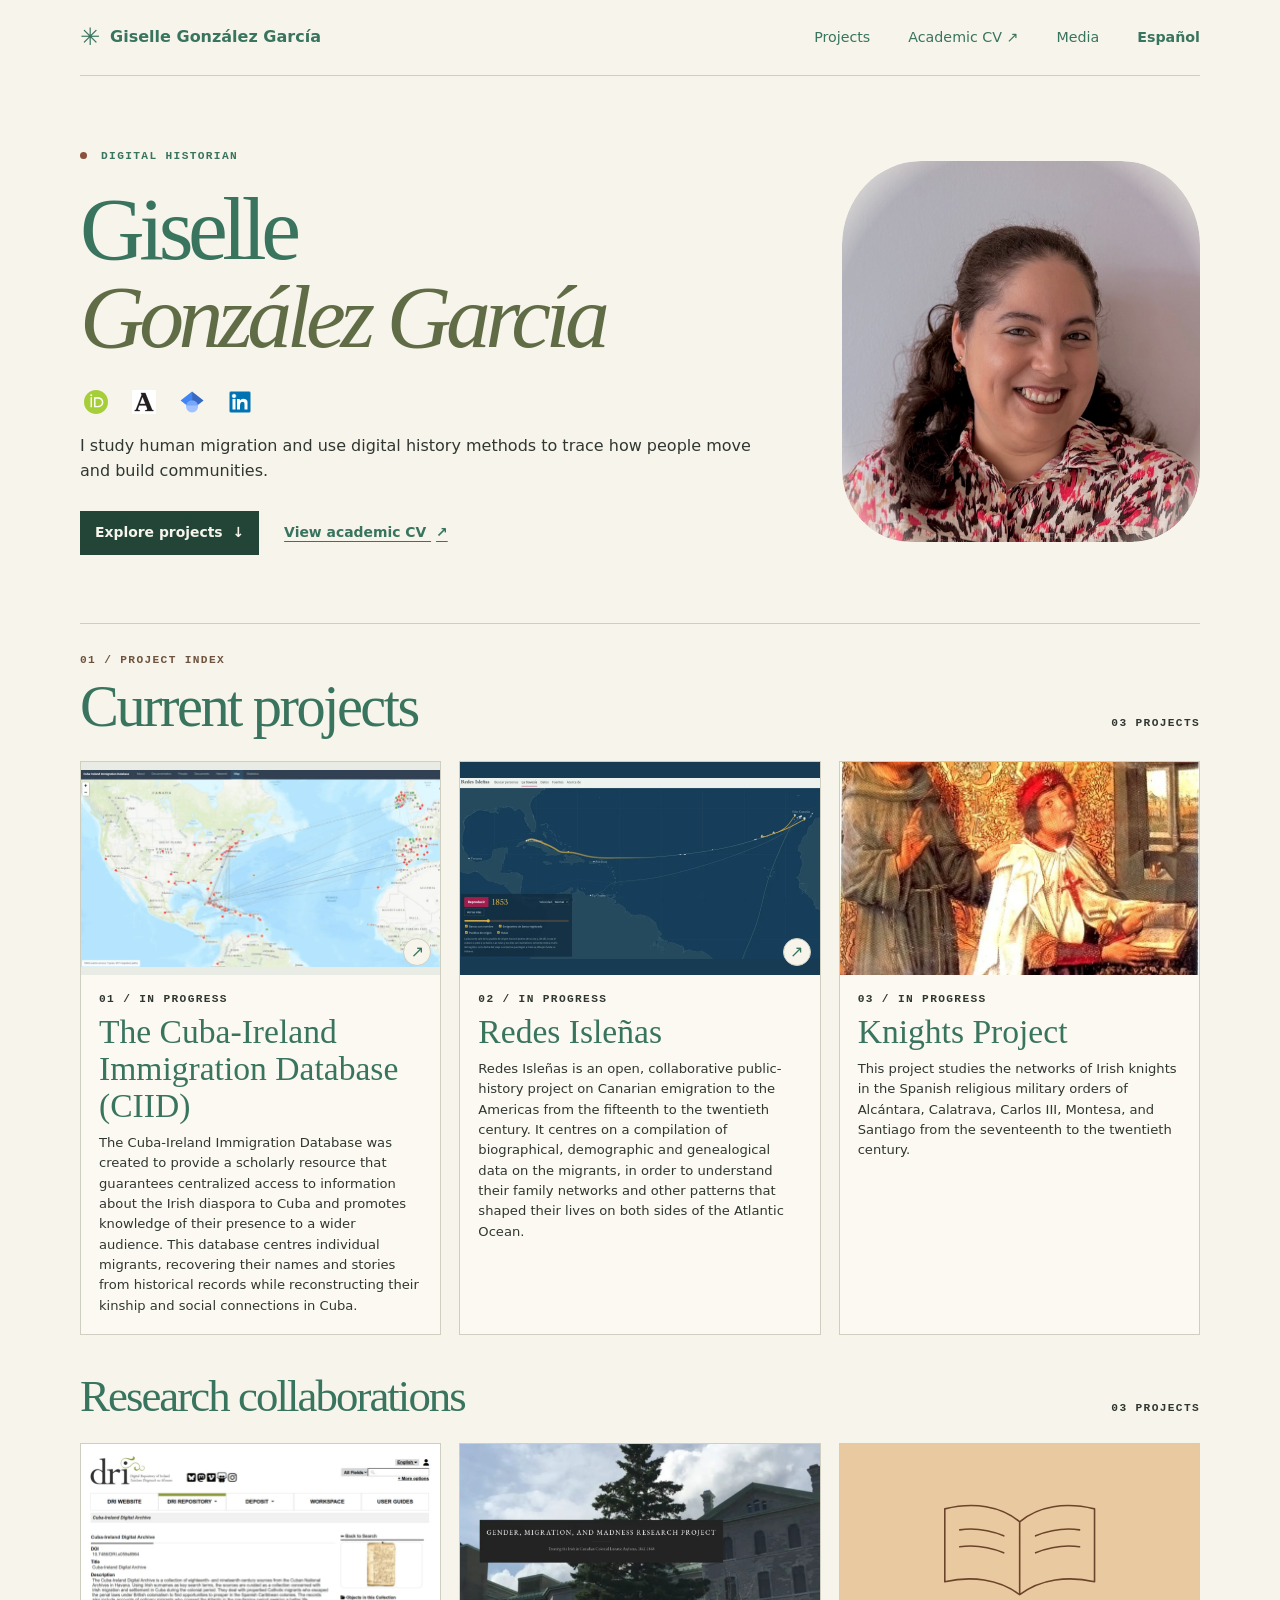
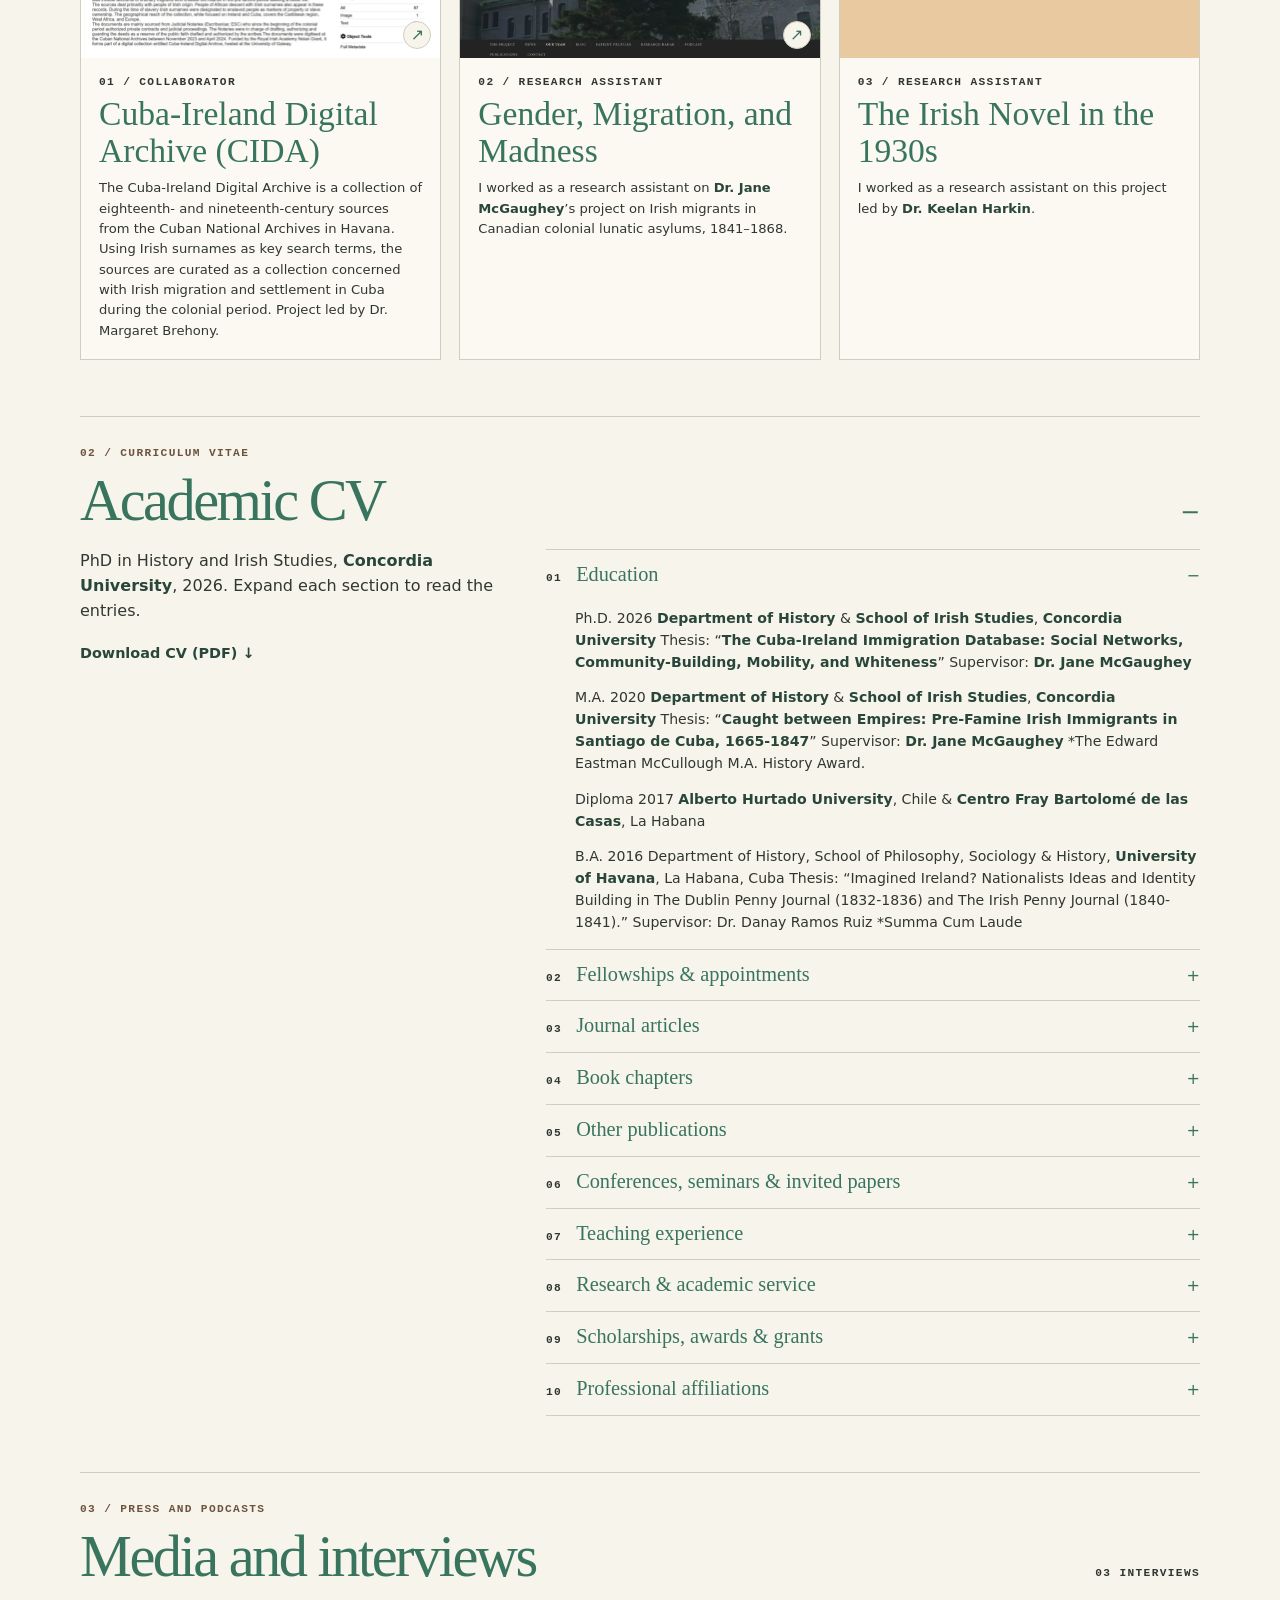
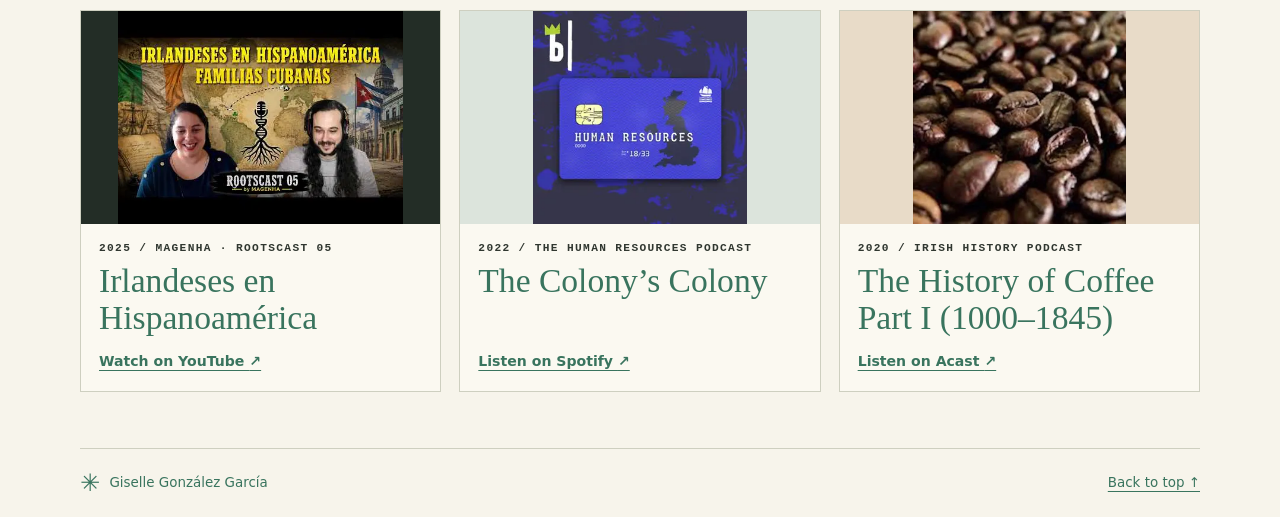
==== commit c2a3fe16: "Typo correction" ====
--- a/index.html
+++ b/index.html
@@ -44,7 +44,7 @@
 </article>
 <article id="knights-projects" class="project">
   <img class="art project-image" src="knights-projects.webp" width="732" height="1089" alt="Painting of Álvaro de Luna kneeling beside an open book" loading="lazy" decoding="async">
-  <div class="project-info"><p class="eyebrow">03 / In progress</p><h3>Knights Project</h3><p class="pending">This project studies the networks of Irish knights in the Spanish religious military orders of Alcántara, Calatrava, Carlos II, Montesa, and Santiago from the seventeenth to the twentieth century.</p></div>
+  <div class="project-info"><p class="eyebrow">03 / In progress</p><h3>Knights Project</h3><p class="pending">This project studies the networks of Irish knights in the Spanish religious military orders of Alcántara, Calatrava, Carlos III, Montesa, and Santiago from the seventeenth to the twentieth century.</p></div>
 </article>
           </div>
           <section class="collaborations" aria-labelledby="collaborations-title">
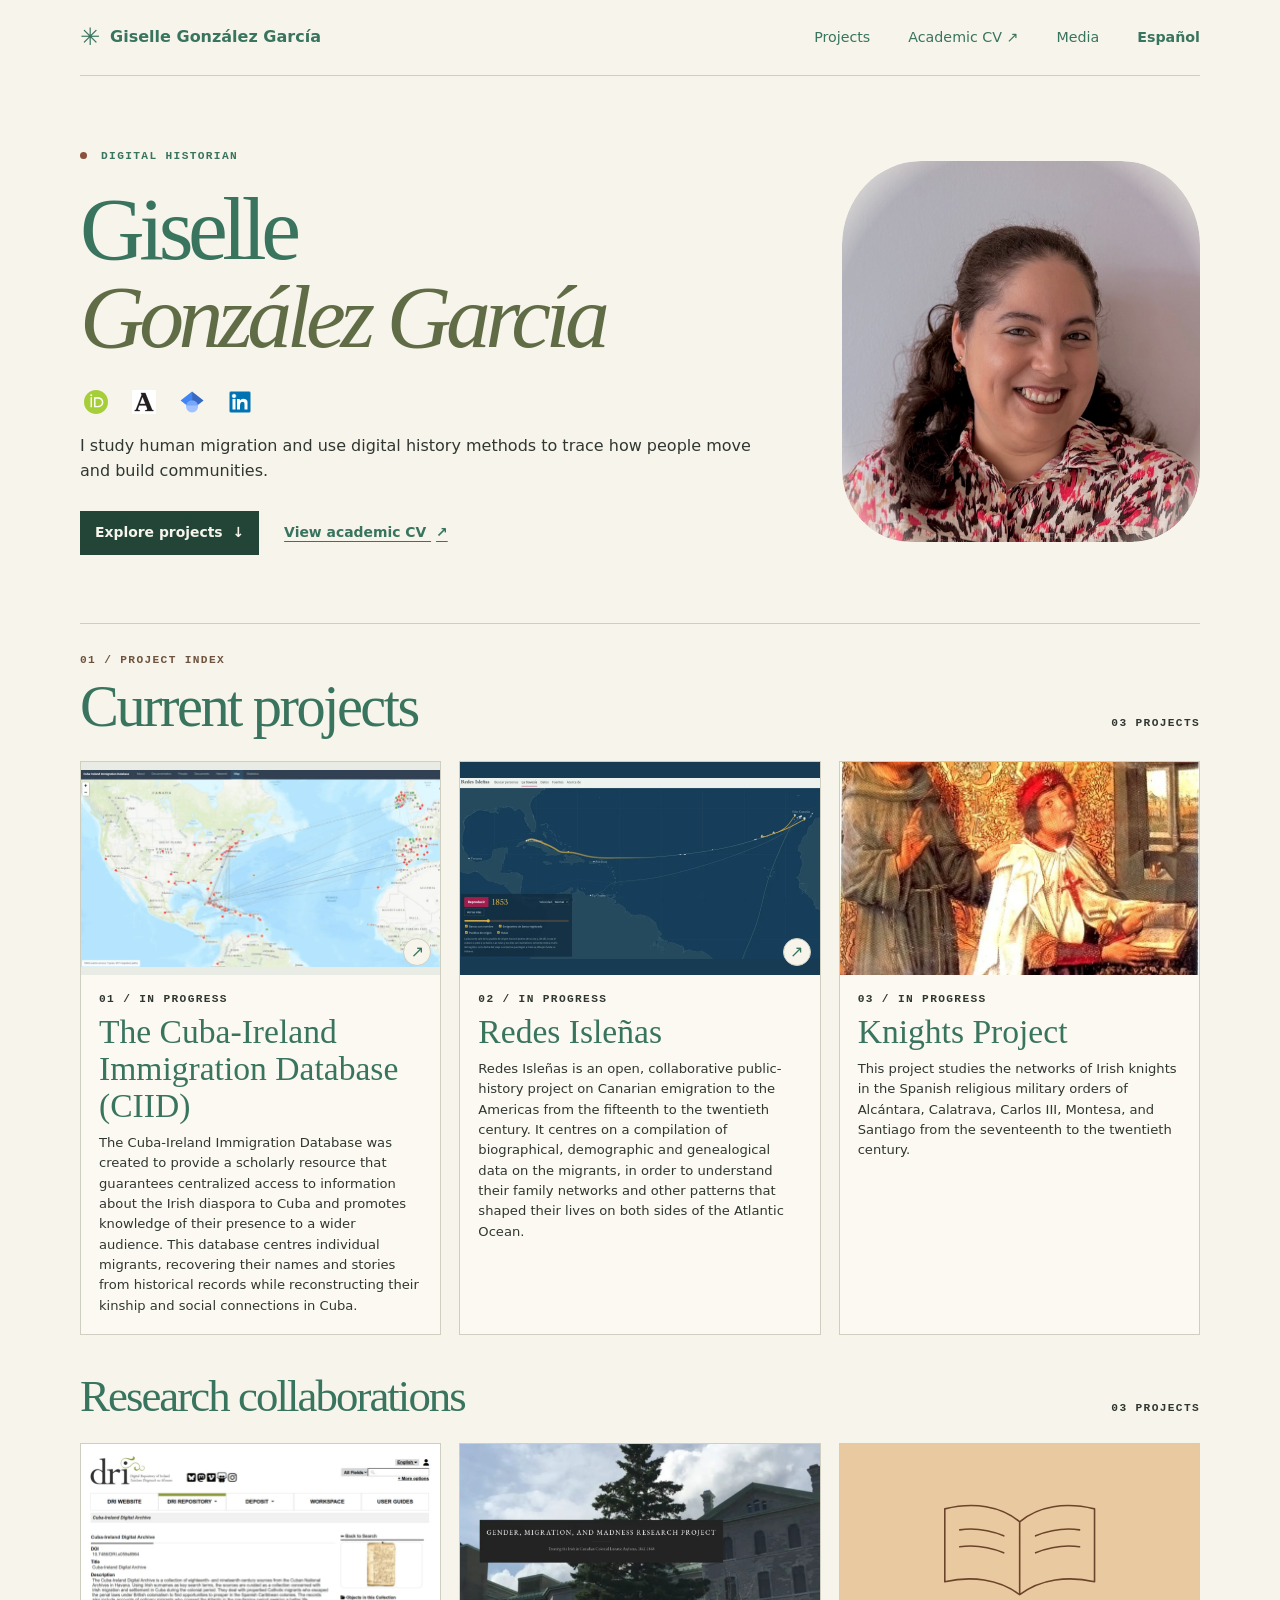
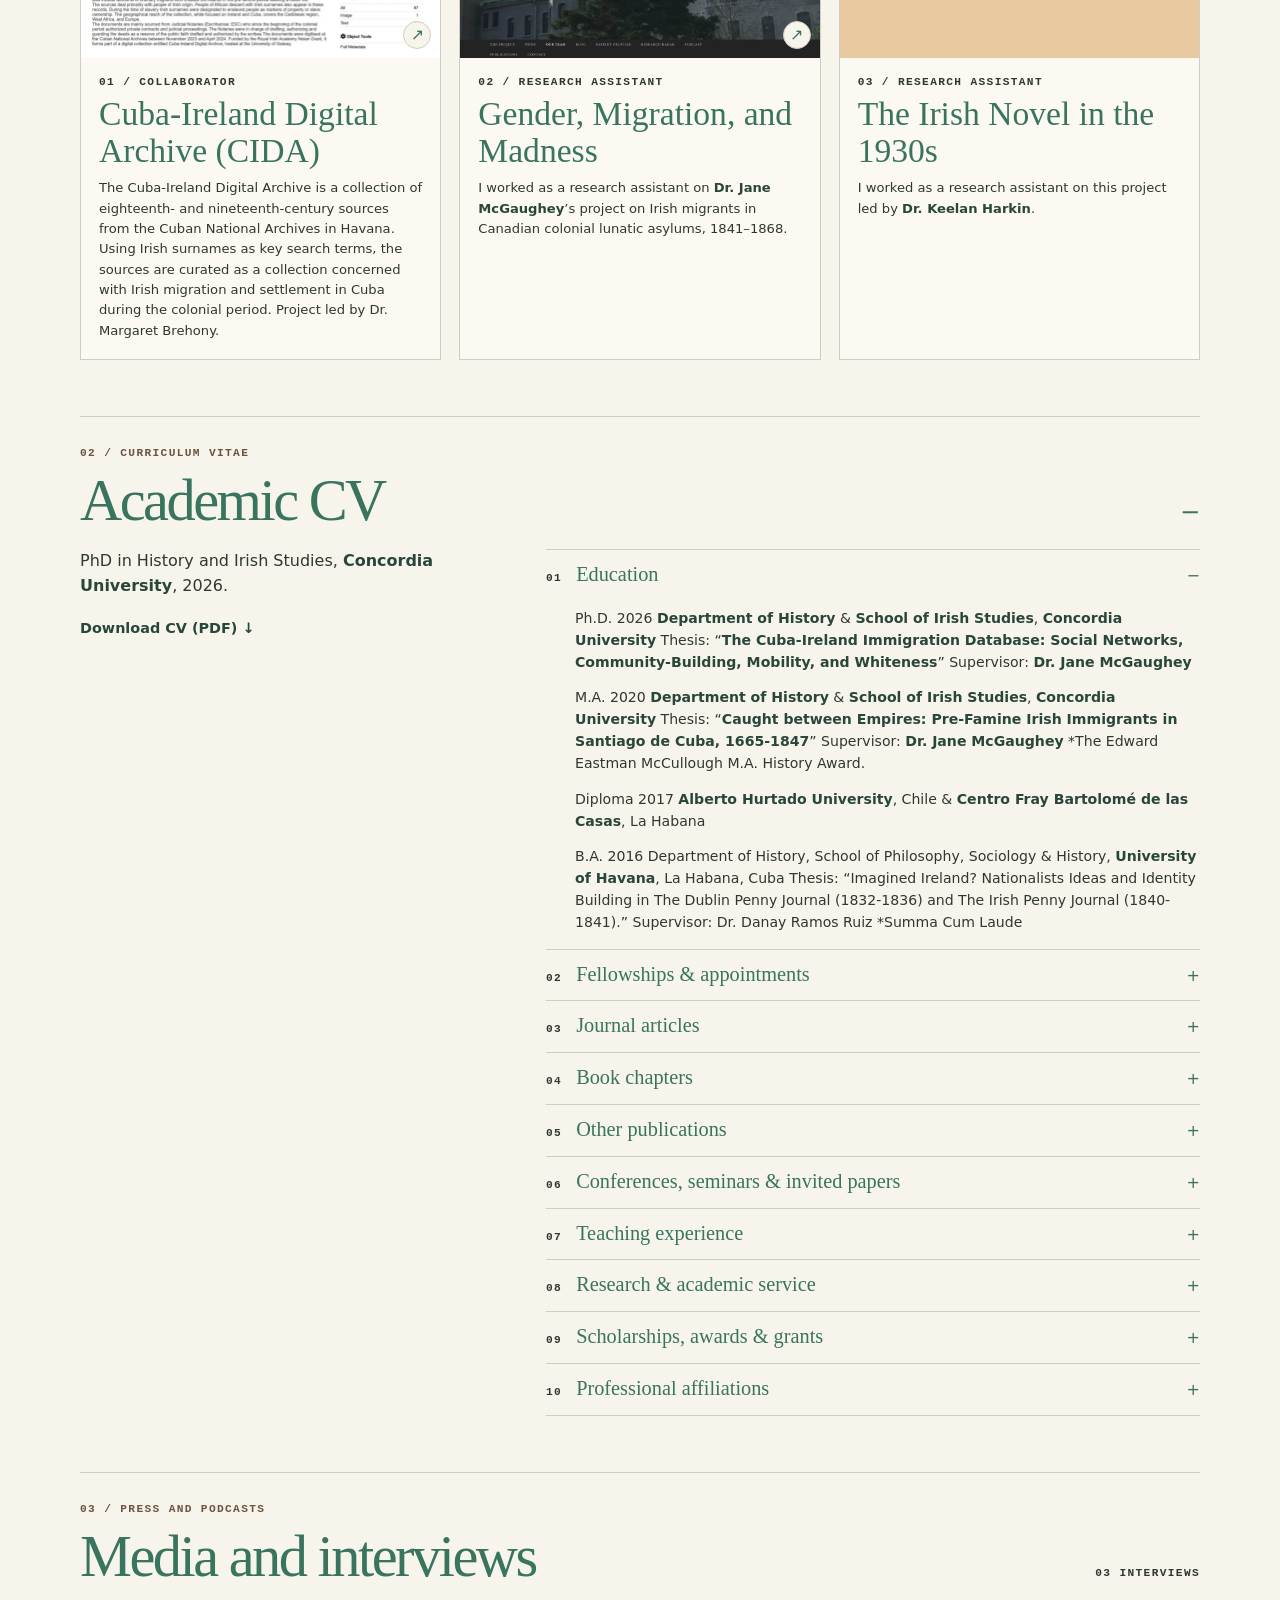
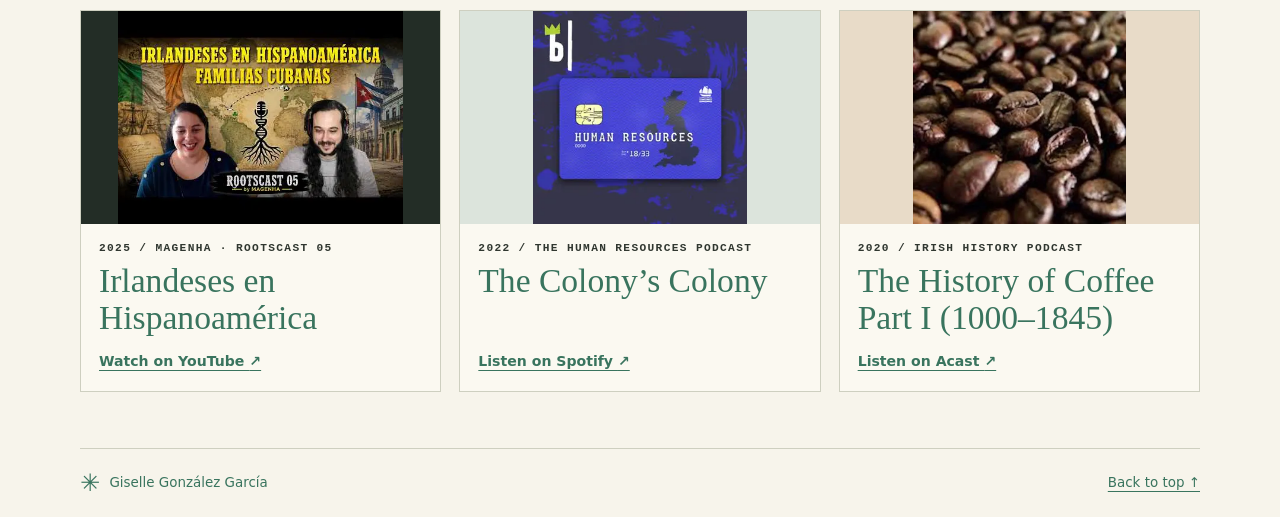
==== commit 082765e2: "removed section Removed the phrase 'Expand each section to read the entries.' from the CV section." ====
--- a/index.html
+++ b/index.html
@@ -83,7 +83,7 @@
               <h2 id="cv-title"><span class="eyebrow section-label">02 / Curriculum vitae</span>Academic CV</h2>
             </summary>
             <div class="cv-content">
-          <div><p>PhD in History and Irish Studies, <a href="https://www.concordia.ca/">Concordia University</a>, 2026. Expand each section to read the entries.</p><a class="cv-download" href="giselle-gonzalez-garcia-cv.pdf" download>Download CV (PDF) <span aria-hidden="true">↓</span></a></div>
+          <div><p>PhD in History and Irish Studies, <a href="https://www.concordia.ca/">Concordia University</a>, 2026. </p><a class="cv-download" href="giselle-gonzalez-garcia-cv.pdf" download>Download CV (PDF) <span aria-hidden="true">↓</span></a></div>
           <ol class="cv-list">
 <li><details open><summary><span class="eyebrow">01</span><span class="cv-label">Education</span></summary>
 <ul class="cv-entries"><li>Ph.D. 2026 <a href="https://www.concordia.ca/artsci/history.html">Department of History</a> &amp; <a href="https://www.concordia.ca/artsci/irish-studies.html">School of Irish Studies</a>, <a href="https://www.concordia.ca/">Concordia University</a> Thesis: “<a href="https://spectrum.library.concordia.ca/id/eprint/997464/">The Cuba-Ireland Immigration Database: Social Networks, Community-Building, Mobility, and Whiteness</a>” Supervisor: <a href="https://www.concordia.ca/faculty/jane-mcgaughey.html">Dr. Jane McGaughey</a></li>
